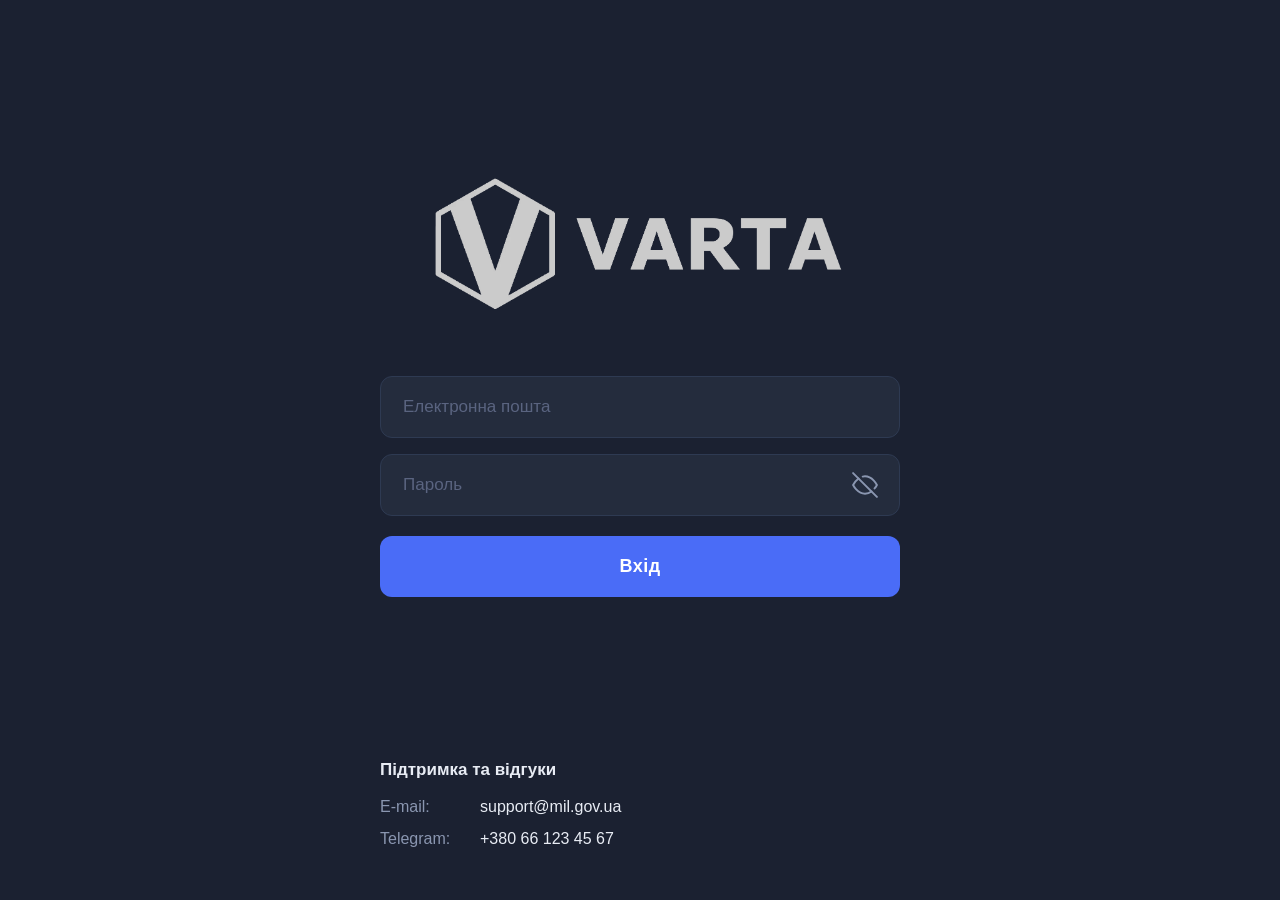
==== web/pages/headquarters/index.html @ e2e58b34 "Add headquarters" ====
<!DOCTYPE html>
<html lang="uk">
<head>
  <meta charset="UTF-8" />
  <meta name="viewport" content="width=device-width, initial-scale=1.0" />
  <title>VARTA — Генеральний штаб</title>
  <link rel="stylesheet" href="../../css/tokens.css?v=2" />
  <link rel="stylesheet" href="headquarters.css?v=3" />
</head>
<body>

  <header class="topbar">
    <div class="topbar__left">
      <img class="topbar__logo" src="../../assets/logo.webp" alt="VARTA" />
    </div>
    <div class="topbar__center">
      <h1 class="topbar__title">Генеральний штаб</h1>
    </div>
    <div class="topbar__right">
      <button class="btn-logout" id="logoutBtn" title="Вийти">
        <svg viewBox="0 0 24 24" fill="none" stroke="currentColor" stroke-width="1.8" stroke-linecap="round" stroke-linejoin="round">
          <path d="M9 21H5a2 2 0 01-2-2V5a2 2 0 012-2h4"/>
          <polyline points="16 17 21 12 16 7"/>
          <line x1="21" y1="12" x2="9" y2="12"/>
        </svg>
        Вийти
      </button>
    </div>
  </header>

  <main class="main">
    <div class="toolbar">
      <div class="segmented" role="tablist" aria-label="Тип списку">
        <button type="button" class="segmented__btn active" id="tabUnits" role="tab" aria-selected="true">Підрозділи</button>
        <button type="button" class="segmented__btn" id="tabHospitals" role="tab" aria-selected="false">Госпіталі</button>
      </div>
      <button type="button" class="btn-primary" id="addBtn">Додати підрозділ</button>
    </div>

    <div class="list-wrap" id="panelUnits">
      <div class="entity-list" id="unitsList">
        <div class="skeleton-list" id="unitsSkeleton">
          <div class="skeleton-card"></div>
          <div class="skeleton-card"></div>
          <div class="skeleton-card"></div>
        </div>
      </div>
      <p class="empty-msg" id="unitsEmpty" hidden>Немає підрозділів</p>
    </div>

    <div class="list-wrap" id="panelHospitals" hidden>
      <div class="entity-list" id="hospitalsList">
        <div class="skeleton-list" id="hospitalsSkeleton">
          <div class="skeleton-card"></div>
          <div class="skeleton-card"></div>
          <div class="skeleton-card"></div>
        </div>
      </div>
      <p class="empty-msg" id="hospitalsEmpty" hidden>Немає госпіталів</p>
    </div>

    <p class="error-msg" id="listError" hidden></p>
  </main>

  <div class="modal-overlay" id="formModal" hidden>
    <div class="modal modal--wide">
      <h3 class="modal__title" id="formModalTitle"></h3>
      <form class="entity-form" id="entityForm" novalidate>
        <div class="entity-form__field">
          <label class="entity-form__label" for="fieldName">Назва (мін. 6 символів)</label>
          <input class="entity-form__input" type="text" id="fieldName" name="name" autocomplete="organization" />
        </div>
        <div class="entity-form__field">
          <label class="entity-form__label" for="fieldEmail">Email</label>
          <input class="entity-form__input" type="email" id="fieldEmail" name="email" autocomplete="email" />
        </div>
        <div class="entity-form__field">
          <label class="entity-form__label" for="fieldPassword" id="fieldPasswordLabel">Пароль</label>
          <div class="entity-form__password-wrap">
            <input class="entity-form__input entity-form__input--password" type="password" id="fieldPassword" name="password" autocomplete="new-password" />
            <button type="button" class="entity-form__password-toggle" id="toggleFieldPassword" aria-label="Показати пароль">
              <svg id="fieldPasswordIconEyeOff" viewBox="0 0 24 24" fill="none" stroke="currentColor" stroke-width="1.8" stroke-linecap="round" stroke-linejoin="round" aria-hidden="true">
                <path d="M17.94 17.94A10.07 10.07 0 0112 20c-7 0-11-8-11-8a18.45 18.45 0 015.06-5.94"/>
                <path d="M9.9 4.24A9.12 9.12 0 0112 4c7 0 11 8 11 8a18.5 18.5 0 01-2.16 3.19"/>
                <line x1="1" y1="1" x2="23" y2="23"/>
              </svg>
              <svg id="fieldPasswordIconEye" viewBox="0 0 24 24" fill="none" stroke="currentColor" stroke-width="1.8" stroke-linecap="round" stroke-linejoin="round" style="display:none" aria-hidden="true">
                <path d="M1 12S5 4 12 4s11 8 11 8-4 8-11 8S1 12 1 12z"/>
                <circle cx="12" cy="12" r="3"/>
              </svg>
            </button>
          </div>
          <p class="entity-form__hint" id="passwordHint" hidden>Залиште порожнім, якщо не змінюєте пароль</p>
        </div>
        <div class="entity-form__field">
          <label class="entity-form__label" for="fieldCoordinates">Координати (широта, довгота)</label>
          <input class="entity-form__input" type="text" id="fieldCoordinates" name="coordinates" placeholder="49.9935, 36.2304" />
        </div>
        <div class="entity-form__field" id="fieldAddressWrap" hidden>
          <label class="entity-form__label" for="fieldAddress">Адреса (мін. 6 символів)</label>
          <input class="entity-form__input" type="text" id="fieldAddress" name="address" autocomplete="street-address" />
        </div>
        <div class="entity-form__field" id="fieldCapacityWrap" hidden>
          <label class="entity-form__label" for="fieldCapacity">Місць (мін. 10)</label>
          <input class="entity-form__input entity-form__input--number" type="number" id="fieldCapacity" name="capacity_total" min="10" step="1" inputmode="numeric" />
        </div>
        <p class="entity-form__error" id="formError" hidden></p>
        <div class="modal__actions modal__actions--start">
          <button type="button" class="modal__btn modal__btn--cancel" id="formCancelBtn">Скасувати</button>
          <button type="submit" class="modal__btn modal__btn--submit" id="formSubmitBtn">Зберегти</button>
        </div>
      </form>
    </div>
  </div>

  <div class="modal-overlay" id="deleteModal" hidden>
    <div class="modal">
      <h3 class="modal__title">Видалити</h3>
      <p class="modal__text" id="deleteModalText"></p>
      <div class="modal__actions">
        <button type="button" class="modal__btn modal__btn--cancel" id="deleteCancelBtn">Скасувати</button>
        <button type="button" class="modal__btn modal__btn--danger" id="deleteConfirmBtn">Видалити</button>
      </div>
    </div>
  </div>

  <script src="../../js/api.js?v=2"></script>
  <script src="headquarters.js?v=7"></script>
</body>
</html>
---- web/css/tokens.css ----
:root {
  --color-bg: #1b2131;
  --color-surface: #242c3d;
  --color-surface-hover: #2a3347;
  --color-border: #2e3a52;
  --color-accent: #4a6cf7;
  --color-accent-hover: #3a5ce6;
  --color-text-primary: #e8ecf4;
  --color-text-secondary: #8a96b0;
  --color-text-placeholder: #5a6480;
  --color-error: #e05454;

  --radius-sm: 8px;
  --radius-md: 12px;
  --radius-lg: 16px;

  --font-family: -apple-system, BlinkMacSystemFont, 'Segoe UI', Roboto, sans-serif;
}

input:-webkit-autofill,
input:-webkit-autofill:hover,
input:-webkit-autofill:focus,
textarea:-webkit-autofill,
textarea:-webkit-autofill:hover,
textarea:-webkit-autofill:focus,
select:-webkit-autofill,
select:-webkit-autofill:hover,
select:-webkit-autofill:focus {
  -webkit-box-shadow: 0 0 0 1000px var(--color-surface) inset !important;
  box-shadow: 0 0 0 1000px var(--color-surface) inset !important;
  -webkit-text-fill-color: var(--color-text-primary) !important;
  caret-color: var(--color-text-primary);
  transition: background-color 99999s ease-out;
}

.admit-panel__input:-webkit-autofill,
.admit-panel__input:-webkit-autofill:hover,
.admit-panel__input:-webkit-autofill:focus,
.entity-form__input:-webkit-autofill,
.entity-form__input:-webkit-autofill:hover,
.entity-form__input:-webkit-autofill:focus,
.add-panel__textarea:-webkit-autofill,
.add-panel__textarea:-webkit-autofill:hover,
.add-panel__textarea:-webkit-autofill:focus,
.add-panel__select:-webkit-autofill,
.add-panel__select:-webkit-autofill:hover,
.add-panel__select:-webkit-autofill:focus {
  -webkit-box-shadow: 0 0 0 1000px var(--color-bg) inset !important;
  box-shadow: 0 0 0 1000px var(--color-bg) inset !important;
}

input:autofill,
input:autofill:hover,
input:autofill:focus,
textarea:autofill,
textarea:autofill:hover,
textarea:autofill:focus,
select:autofill,
select:autofill:hover,
select:autofill:focus {
  box-shadow: 0 0 0 1000px var(--color-surface) inset !important;
  -webkit-text-fill-color: var(--color-text-primary);
  color: var(--color-text-primary);
  caret-color: var(--color-text-primary);
  transition: background-color 99999s ease-out;
}

.admit-panel__input:autofill,
.entity-form__input:autofill,
.add-panel__textarea:autofill,
.add-panel__select:autofill {
  box-shadow: 0 0 0 1000px var(--color-bg) inset !important;
}
---- web/pages/headquarters/headquarters.css ----
*, *::before, *::after {
  box-sizing: border-box;
  margin: 0;
  padding: 0;
}

body {
  font-family: var(--font-family);
  background-color: var(--color-bg);
  color: var(--color-text-primary);
  min-height: 100vh;
  display: flex;
  flex-direction: column;
}

.topbar {
  display: flex;
  align-items: center;
  justify-content: space-between;
  padding: 14px 28px;
  background-color: var(--color-surface);
  border-bottom: 1px solid var(--color-border);
  position: sticky;
  top: 0;
  z-index: 100;
}

.topbar__left {
  display: flex;
  align-items: center;
}

.topbar__logo {
  height: 36px;
  width: auto;
}

.topbar__center {
  flex: 1;
  text-align: center;
}

.topbar__title {
  font-size: 18px;
  font-weight: 600;
  color: var(--color-text-primary);
}

.topbar__right {
  display: flex;
  align-items: center;
}

.btn-logout {
  display: flex;
  align-items: center;
  gap: 8px;
  background: none;
  border: 1px solid var(--color-border);
  border-radius: var(--radius-sm);
  color: var(--color-text-secondary);
  font-size: 14px;
  padding: 8px 14px;
  cursor: pointer;
  transition: color 0.2s, border-color 0.2s;
}

.btn-logout:hover {
  color: var(--color-text-primary);
  border-color: var(--color-text-secondary);
}

.btn-logout svg {
  width: 18px;
  height: 18px;
}

.main {
  flex: 1;
  max-width: 900px;
  width: 100%;
  margin: 0 auto;
  padding: 28px 24px 48px;
  display: flex;
  flex-direction: column;
  gap: 20px;
}

.toolbar {
  display: flex;
  align-items: center;
  justify-content: space-between;
  gap: 16px;
  flex-wrap: wrap;
}

.segmented {
  display: inline-flex;
  background-color: var(--color-surface);
  border: 1.5px solid var(--color-border);
  border-radius: var(--radius-md);
  padding: 4px;
  gap: 4px;
}

.segmented__btn {
  background: none;
  border: none;
  border-radius: var(--radius-sm);
  color: var(--color-text-secondary);
  font-size: 14px;
  font-weight: 500;
  padding: 8px 18px;
  cursor: pointer;
  transition: color 0.2s, background-color 0.2s;
}

.segmented__btn:hover {
  color: var(--color-text-primary);
}

.segmented__btn.active {
  color: var(--color-text-primary);
  background-color: rgba(74, 108, 247, 0.15);
  box-shadow: 0 0 0 1px rgba(74, 108, 247, 0.35);
}

.btn-primary {
  background-color: var(--color-accent);
  color: #fff;
  border: none;
  border-radius: var(--radius-sm);
  padding: 10px 18px;
  font-size: 14px;
  font-weight: 500;
  cursor: pointer;
  transition: background-color 0.2s, opacity 0.2s;
}

.btn-primary:hover {
  background-color: var(--color-accent-hover);
}

.btn-primary:disabled {
  opacity: 0.55;
  cursor: not-allowed;
}

.list-wrap {
  display: flex;
  flex-direction: column;
  gap: 12px;
  min-height: 120px;
}

.entity-list {
  display: flex;
  flex-direction: column;
  gap: 12px;
}

.entity-card {
  background-color: var(--color-surface);
  border: 1.5px solid var(--color-border);
  border-radius: var(--radius-md);
  padding: 18px 20px;
  display: flex;
  align-items: flex-start;
  justify-content: space-between;
  gap: 16px;
  flex-wrap: wrap;
}

.entity-card__body {
  display: flex;
  flex-direction: column;
  gap: 6px;
  min-width: 0;
}

.entity-card__title {
  font-size: 16px;
  font-weight: 600;
  color: var(--color-text-primary);
}

.entity-card__meta {
  font-size: 13px;
  color: var(--color-text-secondary);
  line-height: 1.45;
}

.entity-card__actions {
  display: flex;
  gap: 8px;
  flex-shrink: 0;
}

.entity-card__btn {
  background: none;
  border: 1.5px solid var(--color-border);
  border-radius: var(--radius-sm);
  font-size: 13px;
  padding: 6px 14px;
  cursor: pointer;
  transition: background-color 0.2s, border-color 0.2s, color 0.2s;
}

.entity-card__btn--edit {
  color: var(--color-accent);
  border-color: rgba(74, 108, 247, 0.4);
}

.entity-card__btn--edit:hover {
  background-color: rgba(74, 108, 247, 0.1);
  border-color: var(--color-accent);
}

.entity-card__btn--delete {
  color: var(--color-error);
  border-color: rgba(224, 84, 84, 0.4);
}

.entity-card__btn--delete:hover {
  background-color: rgba(224, 84, 84, 0.1);
  border-color: var(--color-error);
}

.skeleton-list {
  display: flex;
  flex-direction: column;
  gap: 12px;
}

.skeleton-card {
  height: 88px;
  border-radius: var(--radius-md);
  background: linear-gradient(90deg, var(--color-surface) 25%, var(--color-surface-hover) 50%, var(--color-surface) 75%);
  background-size: 200% 100%;
  animation: shimmer 1.4s infinite;
}

@keyframes shimmer {
  0%   { background-position: 200% 0; }
  100% { background-position: -200% 0; }
}

.empty-msg {
  text-align: center;
  color: var(--color-text-secondary);
  font-size: 16px;
  padding: 40px 0;
}

.error-msg {
  text-align: center;
  color: var(--color-error);
  background: rgba(224, 84, 84, 0.1);
  border: 1px solid rgba(224, 84, 84, 0.3);
  border-radius: var(--radius-sm);
  padding: 16px;
  font-size: 15px;
}

.modal-overlay {
  position: fixed;
  inset: 0;
  background: rgba(0, 0, 0, 0.6);
  align-items: center;
  justify-content: center;
  z-index: 200;
  padding: 24px;
  backdrop-filter: blur(2px);
}

.modal-overlay:not([hidden]) {
  display: flex;
}

.modal {
  background-color: var(--color-surface);
  border: 1.5px solid var(--color-border);
  border-radius: var(--radius-lg);
  padding: 28px 28px 24px;
  width: 100%;
  max-width: 420px;
  display: flex;
  flex-direction: column;
  gap: 16px;
  max-height: min(90vh, 640px);
  overflow-y: auto;
}

.modal--wide {
  max-width: 440px;
}

.modal__title {
  font-size: 16px;
  font-weight: 600;
  color: var(--color-text-primary);
}

.modal__text {
  font-size: 14px;
  color: var(--color-text-secondary);
  line-height: 1.6;
}

.modal__text strong {
  color: var(--color-text-primary);
}

.modal__actions {
  display: flex;
  gap: 10px;
  justify-content: flex-end;
}

.modal__actions--start {
  justify-content: flex-start;
  margin-top: 4px;
}

.modal__btn {
  border-radius: var(--radius-sm);
  padding: 10px 20px;
  font-size: 14px;
  font-weight: 500;
  cursor: pointer;
  border: 1.5px solid var(--color-border);
  transition: background-color 0.2s, border-color 0.2s, opacity 0.2s;
}

.modal__btn--cancel {
  background: none;
  color: var(--color-text-secondary);
}

.modal__btn--cancel:hover {
  color: var(--color-text-primary);
  border-color: var(--color-text-secondary);
}

.modal__btn--submit {
  background-color: var(--color-accent);
  color: #fff;
  border-color: var(--color-accent);
}

.modal__btn--submit:hover {
  background-color: var(--color-accent-hover);
}

.modal__btn--submit:disabled {
  opacity: 0.6;
  cursor: not-allowed;
}

.modal__btn--danger {
  background-color: var(--color-error);
  color: #fff;
  border-color: var(--color-error);
}

.modal__btn--danger:hover {
  background-color: #c94444;
}

.modal__btn--danger:disabled {
  opacity: 0.6;
  cursor: not-allowed;
}

.entity-form {
  display: flex;
  flex-direction: column;
  gap: 14px;
}

.entity-form__field {
  display: flex;
  flex-direction: column;
  gap: 6px;
}

.entity-form__label {
  font-size: 12px;
  font-weight: 500;
  color: var(--color-text-secondary);
  text-transform: uppercase;
  letter-spacing: 0.5px;
}

.entity-form__input {
  width: 100%;
  background-color: var(--color-bg);
  border: 1.5px solid var(--color-border);
  border-radius: var(--radius-sm);
  padding: 10px 14px;
  font-size: 15px;
  color: var(--color-text-primary);
  outline: none;
  transition: border-color 0.2s;
}

.entity-form__input::placeholder {
  color: var(--color-text-placeholder);
}

.entity-form__input:focus {
  border-color: var(--color-accent);
}

.entity-form__password-wrap {
  position: relative;
  width: 100%;
}

.entity-form__input--password {
  padding-right: 44px;
}

.entity-form__password-toggle {
  position: absolute;
  right: 10px;
  top: 50%;
  transform: translateY(-50%);
  background: none;
  border: none;
  cursor: pointer;
  padding: 4px;
  color: var(--color-text-secondary);
  display: flex;
  align-items: center;
  justify-content: center;
  transition: color 0.2s;
}

.entity-form__password-toggle:hover {
  color: var(--color-text-primary);
}

.entity-form__password-toggle svg {
  width: 20px;
  height: 20px;
}

.entity-form__input--number {
  -moz-appearance: textfield;
  appearance: textfield;
}

.entity-form__input--number::-webkit-outer-spin-button,
.entity-form__input--number::-webkit-inner-spin-button {
  -webkit-appearance: none;
  margin: 0;
}

.entity-form__hint {
  font-size: 12px;
  color: var(--color-text-secondary);
}

.entity-form__error {
  font-size: 13px;
  color: var(--color-error);
  padding: 8px 10px;
  border-radius: var(--radius-sm);
  background: rgba(224, 84, 84, 0.08);
  border: 1px solid rgba(224, 84, 84, 0.25);
}

[hidden] {
  display: none !important;
}

@media (max-width: 700px) {
  .topbar__title { font-size: 15px; }
  .toolbar {
    flex-direction: column;
    align-items: stretch;
  }
  .segmented {
    width: 100%;
    justify-content: stretch;
  }
  .segmented__btn {
    flex: 1;
  }
  .btn-primary {
    width: 100%;
  }
}
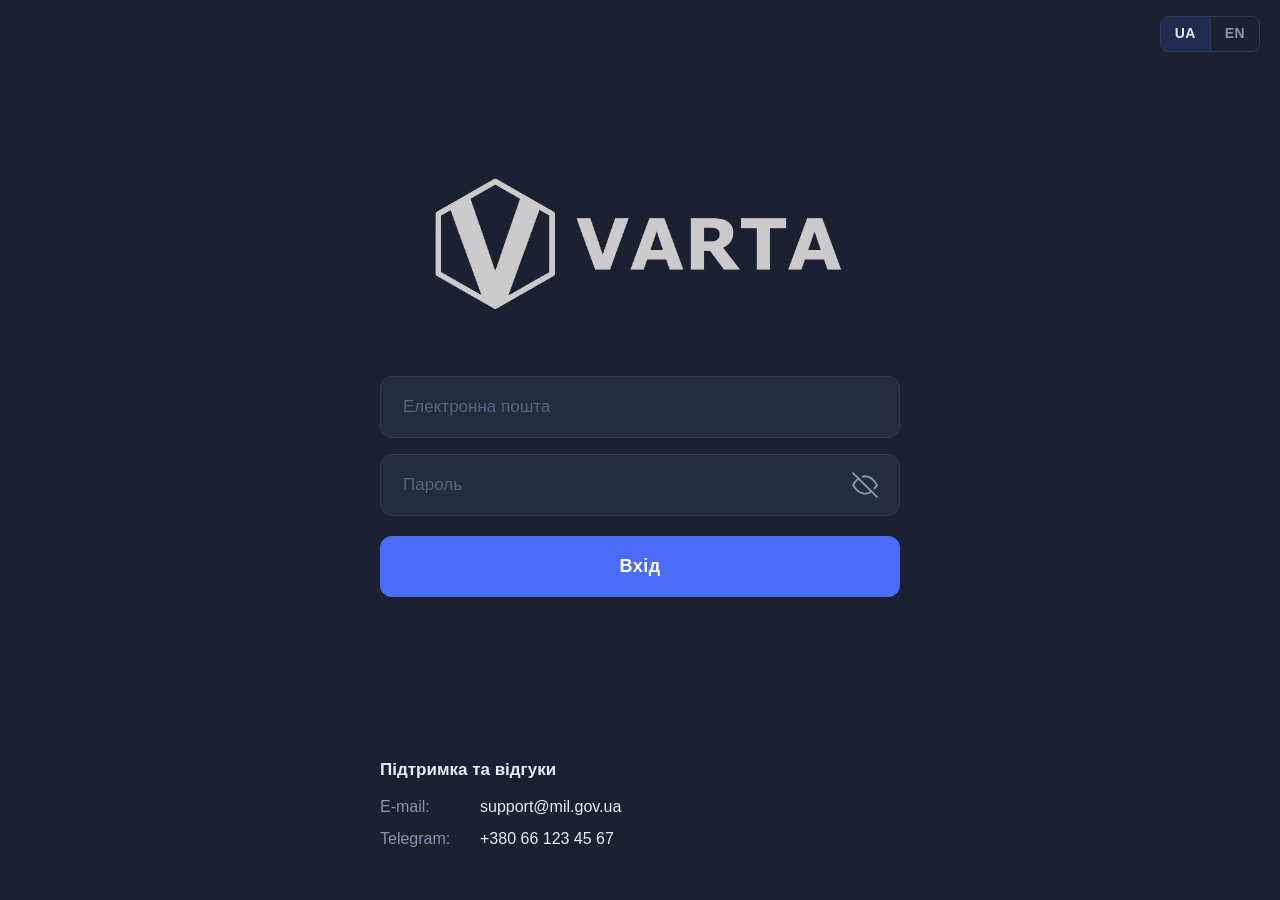
==== commit 54f508e3: "Add local" ====
--- a/web/pages/headquarters/index.html
+++ b/web/pages/headquarters/index.html
@@ -4,8 +4,9 @@
   <meta charset="UTF-8" />
   <meta name="viewport" content="width=device-width, initial-scale=1.0" />
   <title>VARTA — Генеральний штаб</title>
-  <link rel="stylesheet" href="../../css/tokens.css?v=2" />
-  <link rel="stylesheet" href="headquarters.css?v=3" />
+  <link rel="stylesheet" href="../../css/tokens.css?v=3" />
+  <link rel="stylesheet" href="../../css/lang-switcher.css?v=2" />
+  <link rel="stylesheet" href="headquarters.css?v=7" />
 </head>
 <body>
 
@@ -14,25 +15,32 @@
       <img class="topbar__logo" src="../../assets/logo.webp" alt="VARTA" />
     </div>
     <div class="topbar__center">
-      <h1 class="topbar__title">Генеральний штаб</h1>
+      <h1 class="topbar__title" id="topbarTitle">Генеральний штаб</h1>
     </div>
     <div class="topbar__right">
-      <button class="btn-logout" id="logoutBtn" title="Вийти">
+      <div class="lang-switcher">
+        <button type="button" class="lang-switcher__btn" data-lang="uk">UA</button>
+        <button type="button" class="lang-switcher__btn" data-lang="en">EN</button>
+      </div>
+      <button class="btn-logout" id="logoutBtn">
         <svg viewBox="0 0 24 24" fill="none" stroke="currentColor" stroke-width="1.8" stroke-linecap="round" stroke-linejoin="round">
           <path d="M9 21H5a2 2 0 01-2-2V5a2 2 0 012-2h4"/>
           <polyline points="16 17 21 12 16 7"/>
           <line x1="21" y1="12" x2="9" y2="12"/>
         </svg>
-        Вийти
+        <span id="logoutText">Вийти</span>
       </button>
     </div>
   </header>
 
   <main class="main">
     <div class="toolbar">
-      <div class="segmented" role="tablist" aria-label="Тип списку">
-        <button type="button" class="segmented__btn active" id="tabUnits" role="tab" aria-selected="true">Підрозділи</button>
-        <button type="button" class="segmented__btn" id="tabHospitals" role="tab" aria-selected="false">Госпіталі</button>
+      <div class="segmented">
+        <div class="segmented__tablist" role="tablist" aria-label="Тип списку">
+          <button type="button" class="segmented__btn active" id="tabUnits" role="tab" aria-selected="true">Підрозділи</button>
+          <button type="button" class="segmented__btn" id="tabHospitals" role="tab" aria-selected="false">Госпіталі</button>
+        </div>
+        <a class="segmented__btn segmented__link" id="tabMap" href="infrastructure/index.html">Мапа</a>
       </div>
       <button type="button" class="btn-primary" id="addBtn">Додати підрозділ</button>
     </div>
@@ -67,11 +75,11 @@
       <h3 class="modal__title" id="formModalTitle"></h3>
       <form class="entity-form" id="entityForm" novalidate>
         <div class="entity-form__field">
-          <label class="entity-form__label" for="fieldName">Назва (мін. 6 символів)</label>
+          <label class="entity-form__label" id="labelFieldName" for="fieldName">Назва (мін. 6 символів)</label>
           <input class="entity-form__input" type="text" id="fieldName" name="name" autocomplete="organization" />
         </div>
         <div class="entity-form__field">
-          <label class="entity-form__label" for="fieldEmail">Email</label>
+          <label class="entity-form__label" id="labelFieldEmail" for="fieldEmail">Email</label>
           <input class="entity-form__input" type="email" id="fieldEmail" name="email" autocomplete="email" />
         </div>
         <div class="entity-form__field">
@@ -93,15 +101,15 @@
           <p class="entity-form__hint" id="passwordHint" hidden>Залиште порожнім, якщо не змінюєте пароль</p>
         </div>
         <div class="entity-form__field">
-          <label class="entity-form__label" for="fieldCoordinates">Координати (широта, довгота)</label>
+          <label class="entity-form__label" id="labelFieldCoords" for="fieldCoordinates">Координати (широта, довгота)</label>
           <input class="entity-form__input" type="text" id="fieldCoordinates" name="coordinates" placeholder="49.9935, 36.2304" />
         </div>
         <div class="entity-form__field" id="fieldAddressWrap" hidden>
-          <label class="entity-form__label" for="fieldAddress">Адреса (мін. 6 символів)</label>
+          <label class="entity-form__label" id="labelFieldAddress" for="fieldAddress">Адреса (мін. 6 символів)</label>
           <input class="entity-form__input" type="text" id="fieldAddress" name="address" autocomplete="street-address" />
         </div>
         <div class="entity-form__field" id="fieldCapacityWrap" hidden>
-          <label class="entity-form__label" for="fieldCapacity">Місць (мін. 10)</label>
+          <label class="entity-form__label" id="labelFieldCapacity" for="fieldCapacity">Місць (мін. 10)</label>
           <input class="entity-form__input entity-form__input--number" type="number" id="fieldCapacity" name="capacity_total" min="10" step="1" inputmode="numeric" />
         </div>
         <p class="entity-form__error" id="formError" hidden></p>
@@ -115,7 +123,7 @@
 
   <div class="modal-overlay" id="deleteModal" hidden>
     <div class="modal">
-      <h3 class="modal__title">Видалити</h3>
+      <h3 class="modal__title" id="deleteModalTitle">Видалити</h3>
       <p class="modal__text" id="deleteModalText"></p>
       <div class="modal__actions">
         <button type="button" class="modal__btn modal__btn--cancel" id="deleteCancelBtn">Скасувати</button>
@@ -124,7 +132,8 @@
     </div>
   </div>
 
+  <script src="../../js/lang.js?v=1"></script>
   <script src="../../js/api.js?v=2"></script>
-  <script src="headquarters.js?v=7"></script>
+  <script src="headquarters.js?v=9"></script>
 </body>
 </html>
--- a/web/css/lang-switcher.css
+++ b/web/css/lang-switcher.css
@@ -0,0 +1,62 @@
+.lang-switcher {
+  display: inline-flex;
+  align-items: stretch;
+  flex-shrink: 0;
+  border: 1px solid var(--color-border);
+  border-radius: var(--radius-sm);
+  overflow: hidden;
+  background: transparent;
+}
+
+.lang-switcher__btn {
+  margin: 0;
+  padding: 8px 14px;
+  border: none;
+  border-left: 1px solid var(--color-border);
+  background: transparent;
+  color: var(--color-text-secondary);
+  font-family: var(--font-family);
+  font-size: 14px;
+  font-weight: 600;
+  line-height: 1.25;
+  letter-spacing: 0.03em;
+  cursor: pointer;
+  transition: color 0.15s ease, background-color 0.15s ease;
+  -webkit-appearance: none;
+  appearance: none;
+}
+
+.lang-switcher__btn:first-child {
+  border-left: none;
+}
+
+.lang-switcher__btn:hover {
+  color: var(--color-text-primary);
+  background-color: rgba(255, 255, 255, 0.05);
+}
+
+.lang-switcher__btn.active {
+  color: var(--color-text-primary);
+  background-color: rgba(74, 108, 247, 0.14);
+}
+
+.lang-switcher__btn:focus-visible {
+  outline: 2px solid var(--color-accent);
+  outline-offset: 2px;
+  position: relative;
+  z-index: 1;
+}
+
+.topbar .topbar__center {
+  min-width: 0;
+}
+
+.topbar .topbar__title {
+  overflow: hidden;
+  text-overflow: ellipsis;
+  white-space: nowrap;
+}
+
+.topbar .topbar__right {
+  flex-shrink: 0;
+}
--- a/web/pages/headquarters/headquarters.css
+++ b/web/pages/headquarters/headquarters.css
@@ -14,9 +14,10 @@
 }
 
 .topbar {
-  display: flex;
-  align-items: center;
-  justify-content: space-between;
+  display: grid;
+  grid-template-columns: 1fr auto 1fr;
+  align-items: center;
+  column-gap: 12px;
   padding: 14px 28px;
   background-color: var(--color-surface);
   border-bottom: 1px solid var(--color-border);
@@ -28,6 +29,8 @@
 .topbar__left {
   display: flex;
   align-items: center;
+  justify-self: start;
+  min-width: 0;
 }
 
 .topbar__logo {
@@ -36,8 +39,10 @@
 }
 
 .topbar__center {
-  flex: 1;
+  justify-self: center;
   text-align: center;
+  min-width: 0;
+  max-width: min(56vw, 520px);
 }
 
 .topbar__title {
@@ -49,6 +54,10 @@
 .topbar__right {
   display: flex;
   align-items: center;
+  justify-content: flex-end;
+  justify-self: end;
+  gap: 10px;
+  min-width: 0;
 }
 
 .btn-logout {
@@ -96,11 +105,26 @@
 
 .segmented {
   display: inline-flex;
+  align-items: stretch;
   background-color: var(--color-surface);
   border: 1.5px solid var(--color-border);
   border-radius: var(--radius-md);
   padding: 4px;
   gap: 4px;
+}
+
+.segmented__tablist {
+  display: flex;
+  gap: 4px;
+}
+
+.segmented__link {
+  text-decoration: none;
+  cursor: pointer;
+  box-sizing: border-box;
+  display: inline-flex;
+  align-items: center;
+  justify-content: center;
 }
 
 .segmented__btn {
@@ -483,10 +507,19 @@
   }
   .segmented {
     width: 100%;
-    justify-content: stretch;
   }
-  .segmented__btn {
+  .segmented__tablist {
+    flex: 2;
+    min-width: 0;
+  }
+  .segmented__tablist .segmented__btn {
     flex: 1;
+    min-width: 0;
+  }
+  .segmented__link {
+    flex: 1;
+    min-width: 0;
+    text-align: center;
   }
   .btn-primary {
     width: 100%;
